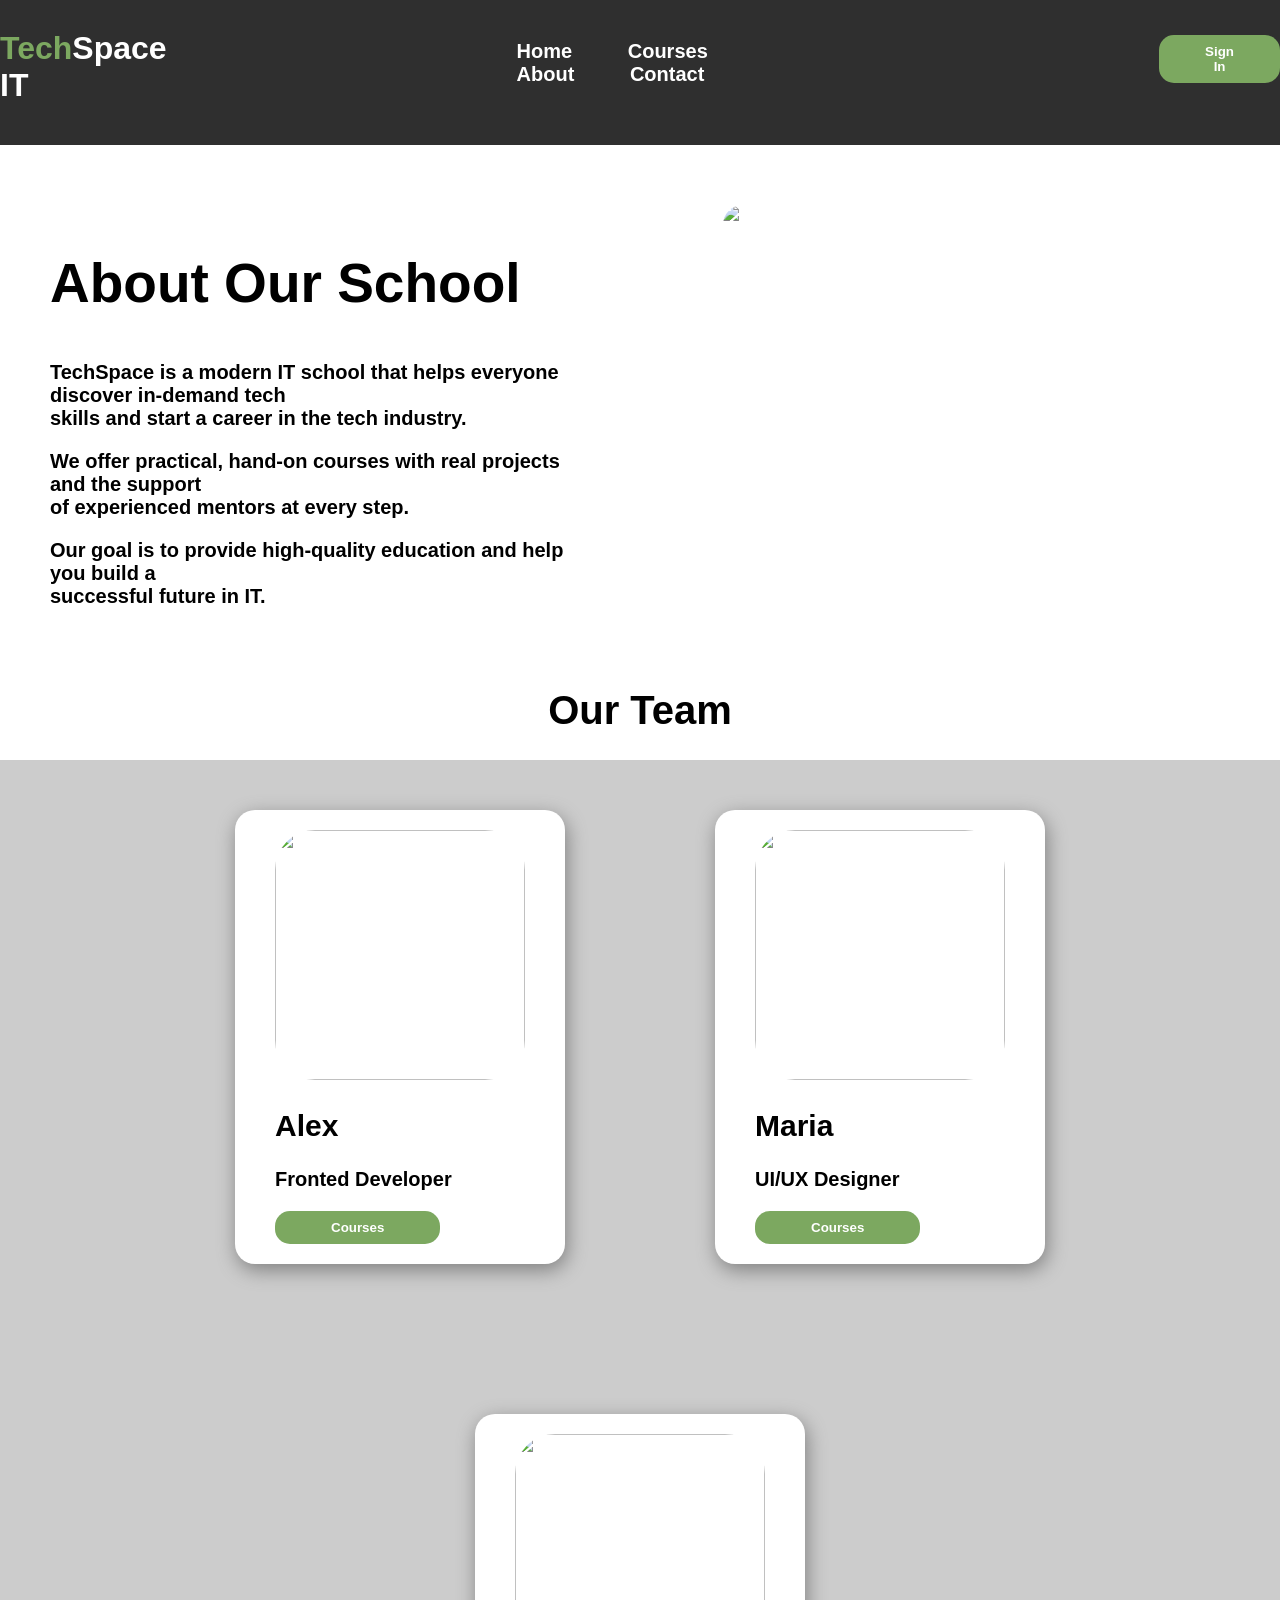
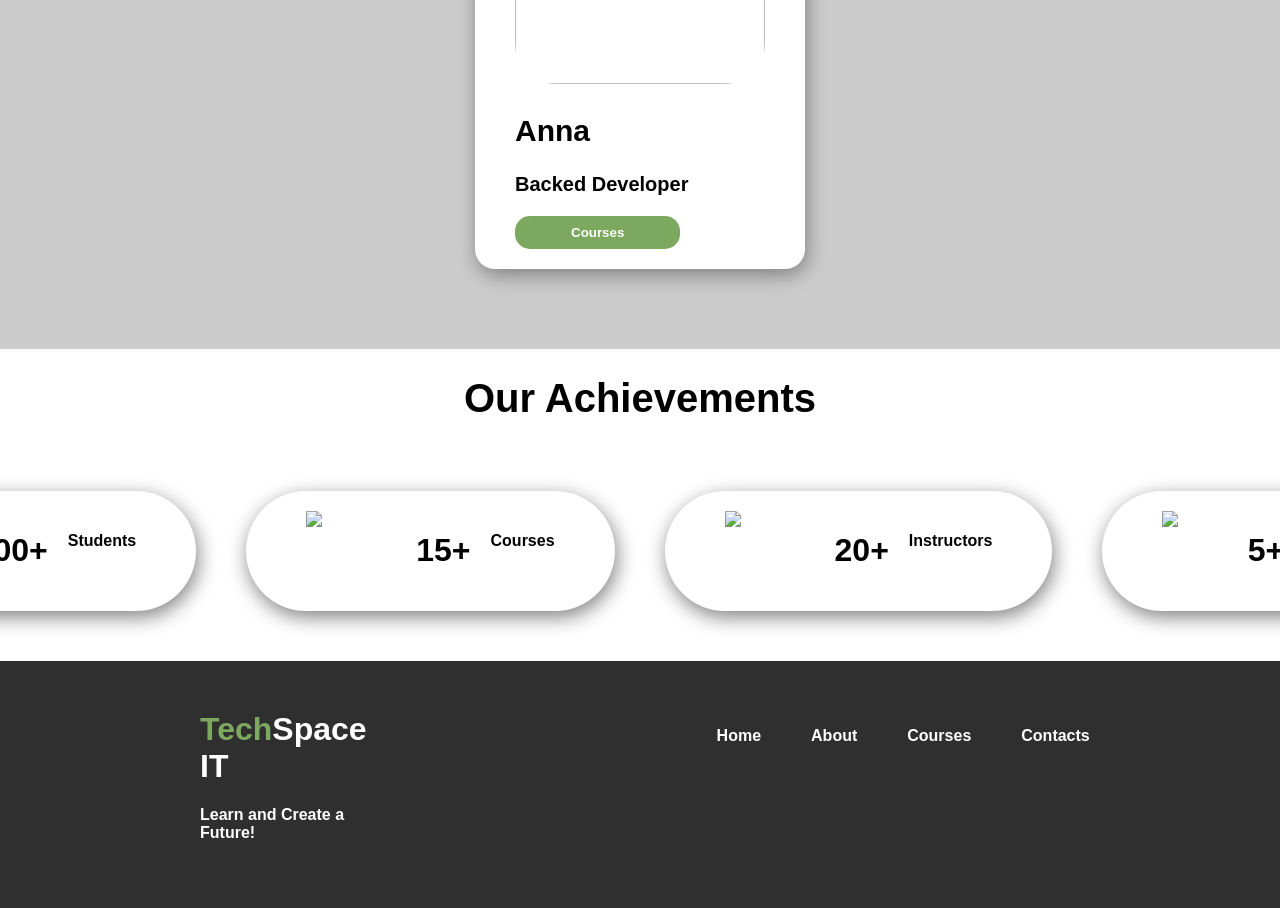
==== about.html @ d7fff93a "Add files via upload" ====
<!DOCTYPE html>
<html lang="en">
<head>
    <meta charset="UTF-8">
    <meta name="viewport" content="width=device-width, initial-scale=1.0">
    <title>TechSpace</title>
    <link rel="stylesheet" href="style.css">
    
</head>
<body>
  <header>
    <a href="index.html">
    <div class="div1">
 <h1 style="margin-top: 0;"><span>Tech</span>Space IT</h1>
    </div>
  </a>
    <div class="div2">
<a href="index.html">Home</a>
<a href="course.html">Courses</a>
<a href="about.html">About</a>
<a href="contact.html">Contact</a>
    </div>
    <div class="div3">
    <button>Sign In</button>
    </div>
  </header>

<div class="main2">
    <div>
 <h2>About Our School</h2>
 <p>TechSpace is a modern IT school that helps everyone discover in-demand tech<br> skills and start a career in the tech industry.</p>
 <p>We offer practical, hand-on courses with real projects and the support<br> of experienced mentors at every step.</p>
 <p>Our goal is to provide high-quality education and help you build a<br> successful future in IT.</p>
</div>
    <img src="images22/2_l.jpg">
</div>
<h1  style="text-align: center;font-size: 40px;">Our Team</h1>
<div class="div6">
    <div>
<img src="images22/18ea5802-d34e-4fbb-91e2-99baebb2eac9_medium.webp">
<h2>Alex</h2>
<p>Fronted Developer</p>
<button>Courses</button>
</div>
    <div>
<img src="images22/front-view-business-woman-suit_23-2148603018.avif">
<h2>Maria</h2>
<p>UI/UX Designer</p>
<button>Courses</button>
</div>
    <div>
<img src="images22/hero-professional-headshot.webp">
<h2>Anna</h2>
<p>Backed Developer</p>
<button>Courses</button>
</div>
</div>
<h1  style="text-align: center;font-size: 40px;">Our Achievements</h1>
<div class="div7">
    <div>
<img src="images22/group-3.png" width="90px">
<h1>500+</h1>
<h4>Students</h4>
    </div>
        <div>
<img src="images22/2421066.png" width="90px">
<h1>15+</h1>
<h4>Courses</h4>
    </div>
        <div>
<img src="images22/17780698.png" width="90px">
<h1>20+</h1>
<h4>Instructors</h4>
    </div>
    <div>
<img src="images22/7338018.png" width="90px">
<h1>5+</h1>
<h4>Years of Experience</h4>
    </div>
</div>

  <footer>
  <div>
    <h1 style="margin-top: 0;"><span>Tech</span>Space IT</h1>
    <p> Learn and Create a Future!</p>
    </div>
    <div class="cardi">
       <p>Home</p>
       <p>About</p>
       <p>Courses</p>
       <p>Contacts</p>
    </div>
     <div>
       <p>&copy; 2026 TechSpace</p>
    </div>

</footer>
</body>
</html>
---- style.css ----
header{
  display: flex;
  justify-content: center;
  gap:300px;
  background-color: rgb(47, 47, 47);
  padding-bottom: 20px;
}
a{
 text-decoration: none;
 margin-right: 50px;
 color: white;
 font-weight: bold;
}
.div2 {
  padding-top: 40px;
  font-size: 20px;  
}
.div1{
  padding-top: 30px;
}
.div3{
  padding-top: 35px;
}
header button{
  padding: 9px 46px;
  border: none;
  border-radius: 15px;
  font-family: 'Segoe UI', Tahoma, Geneva, Verdana, sans-serif;
  background-color: rgb(124, 168, 96);
  transition: 0.5s;
  color: white;
  font-weight: bold;
}
header button:hover{
  background-color: rgb(172, 227, 136);
  border-radius: 20px;
  color: black;
}
body{
  font-family: 'Segoe UI', Tahoma, Geneva, Verdana, sans-serif;
  margin: 0;
}
main{
  display: flex;
  justify-content: center;
  gap: 100px;
  margin-top: 50px;
  padding: 60px;
  color: rgb(0, 0, 0);
}
span{
  color:rgb(124, 168, 96);
}
main h1{
  font-size: 75px
}
main p{
  font-size: 20px;
  font-weight: bold;
}
main img{
  border-radius: 20px;
  box-shadow: 2px 5px 20px rgb(79, 79, 79);
  transition: 0.4s ease-in-out;
}
main img:hover{
  box-shadow: 2px 5px 40px rgb(114, 114, 114);
}
main button{
  padding: 9px 46px;
  border: none;
  border-radius: 15px;
  font-family: 'Segoe UI', Tahoma, Geneva, Verdana, sans-serif;
  background-color:rgb(124, 168, 96);
  transition: 0.5s;
  color: white;
  font-weight: bold;
}
main button:hover{
  background-color: rgb(172, 227, 136);
  border-radius: 20px;
  color: black;
}
.why{
  display: flex;
  flex-wrap: wrap;
  gap: 60px;
  justify-content: center;
  background-color: rgb(207, 208, 207);
}
.card{
  margin-top: 50px;
  display: flex;
  flex-wrap: wrap;
  text-align: center;
  gap: 100px;
  margin-bottom: 80px;
  margin-left: 150px;
  margin-right: 150px;
}
.card div{
  box-shadow: 2px 3px 10px grey;
  width: 8cm;
  height: 3.5cm;
  padding: 20px;
  margin: 0;
  border-radius: 20px;
  border: none;
  background-color: white;
  transition: 0.4s;
} 
.card div:hover{
    box-shadow: 2px 3px 40px white;
  border-radius: 20px;
  font-size: 15px;
  transform: translateY(-5px);
}
.card1{
  margin-top: 50px;
  display: flex;
  flex-wrap: wrap;
  text-align: center;
  gap: 100px;
  margin-bottom: 80px;
  margin-left: 150px;
  margin-right: 150px;
}
.why1{
  display: flex;
  flex-wrap: wrap;
  gap: 60px;
  justify-content: center;
  background-color: rgb(207, 208, 207);
}
.card1 div{
  box-shadow: 2px 3px 20px grey;
  width: 8cm;
  height: 5cm;
  padding: 20px;
  margin: 0;
  border-radius: 20px;
  border: none;
  background-color: white;
  transition: 0.4s;
} 
.card1 div:hover{
    box-shadow: 2px 3px 40px white;
  border-radius: 20px;
  font-size: 15px;
  transform: translateY(-5px);
}
.card1 button{
  padding: 9px 46px;
  border: none;
  border-radius: 15px;
  font-family: 'Segoe UI', Tahoma, Geneva, Verdana, sans-serif;
  background-color:rgb(124, 168, 96);
  transition: 0.5s;
  color: white;
  font-weight: bold;
}
.card1 button:hover{
  background-color: rgb(172, 227, 136);
  border-radius: 20px;
  color: black;
}
footer{
  display: flex;
  flex-direction: row;
  gap: 250px;
  padding-left: 200px;
  padding-top: 50px;
  padding-bottom: 50px;
  background-color: rgb(47, 47, 47);
  color: white;
  font-family: 'Segoe UI', Tahoma, Geneva, Verdana, sans-serif;
  font-weight: bold;
}
.cardi{
  margin-left: 100px;
  display: flex;
  flex-direction: row;
  gap: 50px;
}
.main1{
  display: flex;
  flex-wrap: wrap;
  gap: 130px;
  margin-top: 50px;
  margin-bottom: 80px;
  justify-content: center;
  margin-left: 50px;
  margin-right: 50px;
  background-color: rgb(204, 204, 204);
  border-radius: 50px;
  padding: 70px 30px;
  color: black;
}
.main1 div{
  box-shadow: 2px 6px 20px grey;
  width: 10cm;
  height: 12cm;
  padding: 20px 30px;
  border-radius: 20px;
  text-align: left;
  background-color: white;
  transition: 0.4s ease-in-out;
}
.main1 div:hover{
    box-shadow: 2px 3px 40px white;
  border-radius: 20px;
  font-size: 15px;
  transform: translateY(-5px);
}
.div5{
  padding-top: 1px;
  color: rgb(1, 1, 1);
 padding-bottom: 1px;
 margin-top: 50px;
}
.main2{
  margin-top: 60px;
  margin-bottom: 60px;
  display: flex;
  margin-left: 50px;
  margin-right: 50px;
  gap: 130px;
  font-weight: bold;
  justify-content: center;
}
.main2 img{
  border-radius: 20px;
  width: 700px;
}
.main2 h2{
  font-size: 55px;
}
.main2 p{
  font-size: 20px;
}
.div6 img{
  border-radius: 40px;
  width: 250px;
  height: 250px;
}
.div6{
  font-weight: bold;
  display: flex;
flex-wrap: wrap;  
justify-content: center;
gap: 150px;
padding-bottom: 80px;
padding-top: 50px;
  background-color: rgb(204, 204, 204);
  
}
.div6 div{
box-shadow: 2px 6px 20px grey;
padding: 20px 40px;
border-radius: 20px;
font-size: 20px;
background-color: white;
transition: 0.4s ease-in-out;
}
.div6 div:hover{
      box-shadow: 2px 3px 30px white;
  border-radius: 20px;
  transform: translateY(-5px);
}
.div6 button{
  padding: 9px 56px;
  border: none;
  border-radius: 15px;
  font-family: 'Segoe UI', Tahoma, Geneva, Verdana, sans-serif;
  background-color:rgb(124, 168, 96);
  transition: 0.5s;
  color: white;
  font-weight: bold;
}
.div6 button:hover{
  background-color: rgb(172, 227, 136);
  border-radius: 20px;
  color: black;
}
.div7 {
   display: flex;
   margin-top: 70px;
   justify-content: center;
   gap: 50px;
   margin-bottom: 50px;
}
.div7 div{
  box-shadow:  2px 6px 20px grey;
   display: flex;
   padding: 20px 60px;
   gap: 20px;
   border-radius: 200px;
   transition: 0.4s ease-in-out;
}
.div7 div:hover{
      box-shadow: 2px 3px 30px rgb(131, 172, 106);
  transform: translate(5px);
}
.main3 .cont{
   font-family: 'Trebuchet MS', 'Lucida Sans Unicode', 'Lucida Grande', 'Lucida Sans', Arial, sans-serif;
}
input{
    padding: 13px 55px;
    margin-top: 20px;
    border-radius: 10px;
    border: none;
    box-shadow: 2px 5px 10px rgb(187, 186, 186) ;
    transition: 0.5s;
}
label{
    margin-right:22px;
    font-size: 19px;
}
input:focus{
    transform: translate(4px);
  box-shadow: 1px 2px 13px  rgb(124, 168, 96);
  border-radius: 16px;
}
.main3{
  gap: 200px;
  margin-bottom: 60px;
  font-weight: bold;
}
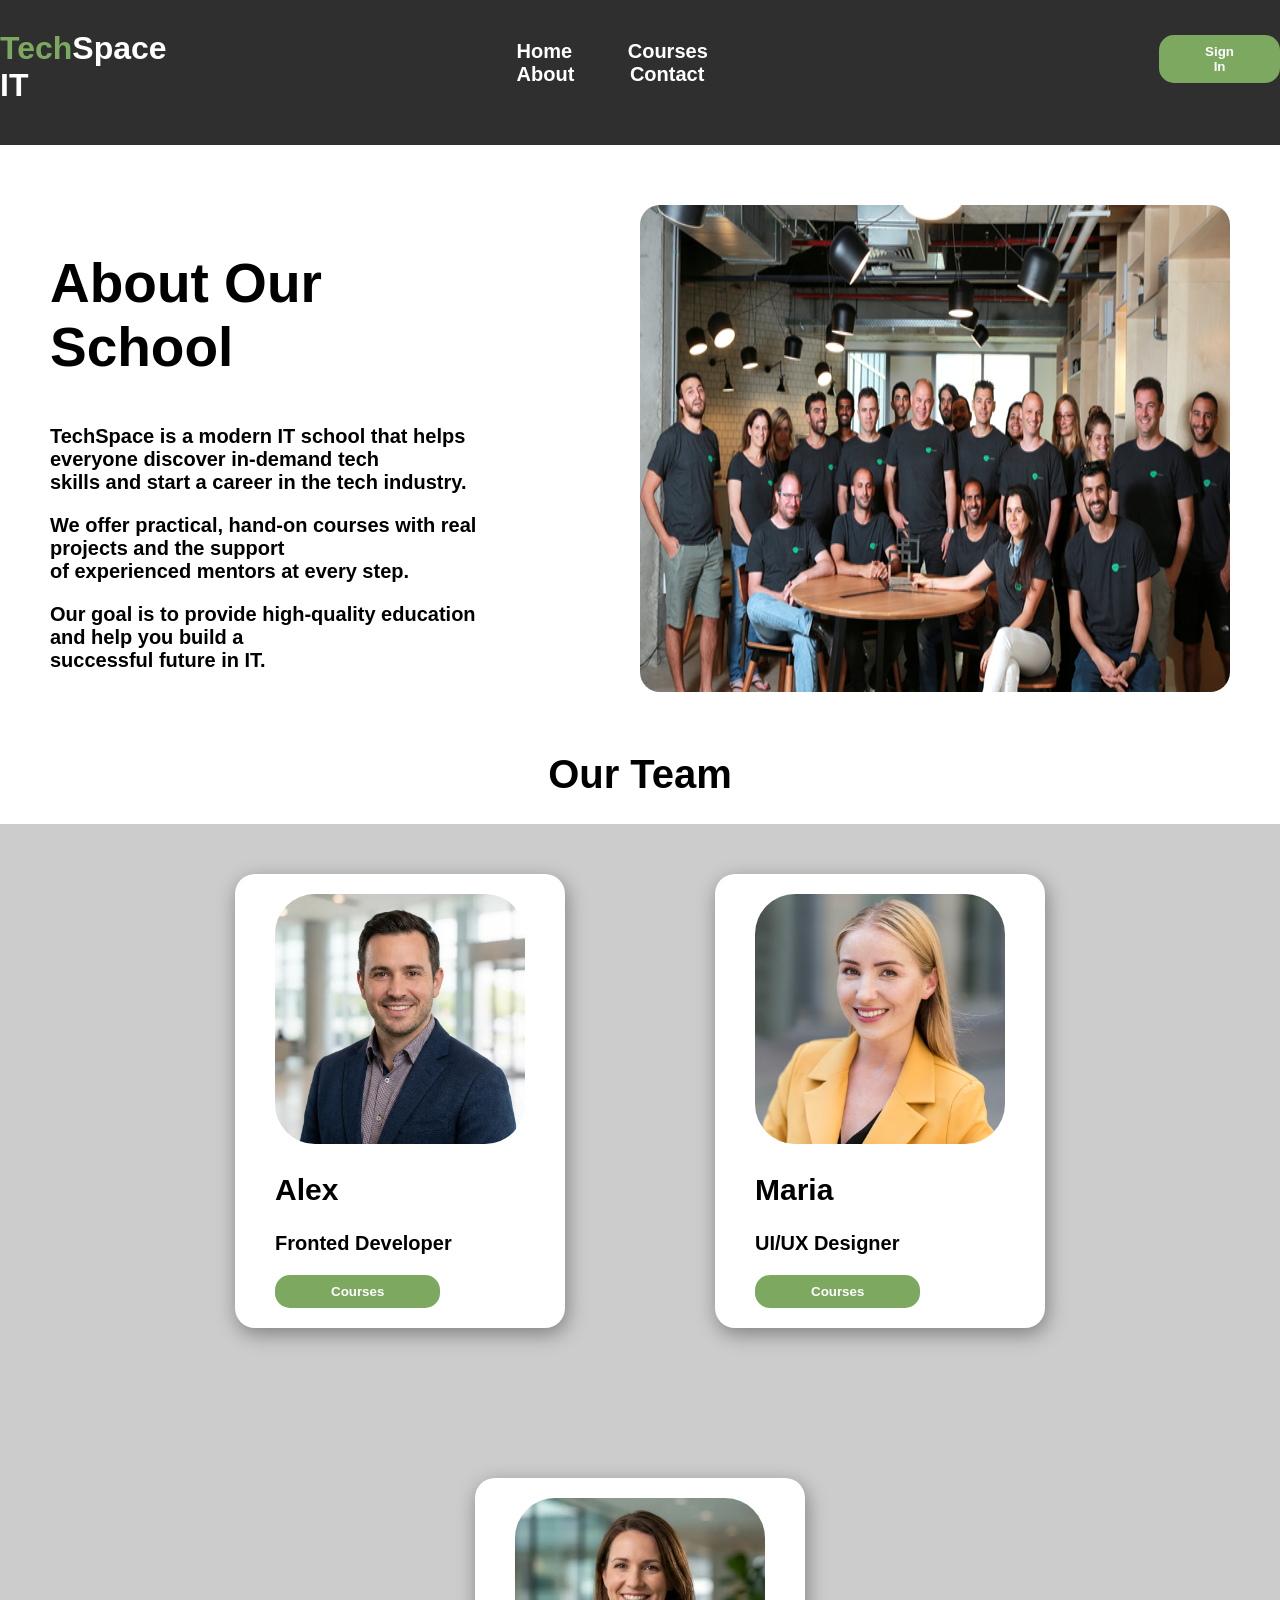
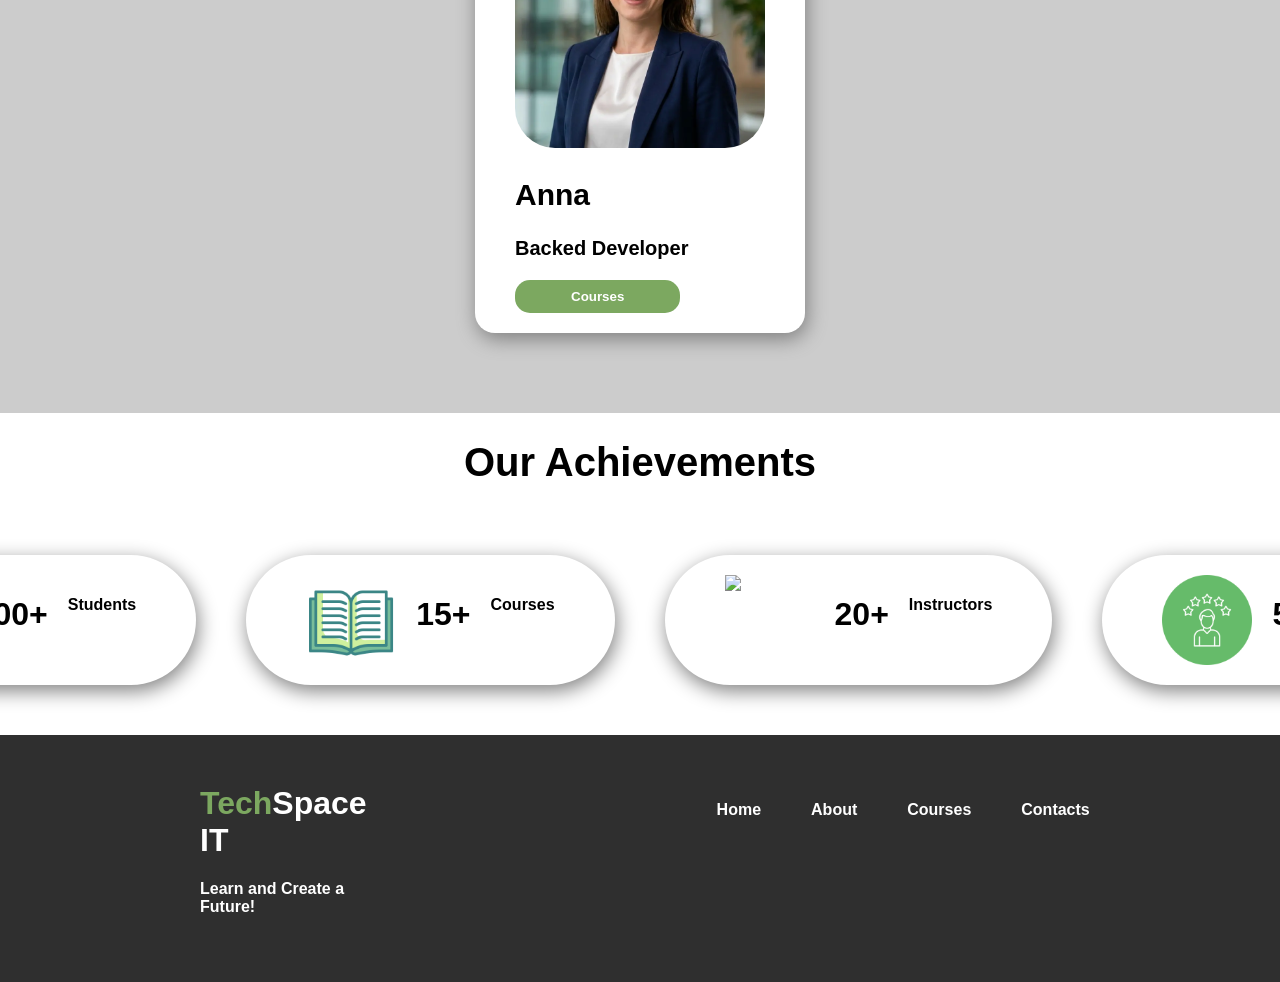
==== commit fdefdc5c: "Update about.html" ====
--- a/about.html
+++ b/about.html
@@ -32,24 +32,24 @@
  <p>We offer practical, hand-on courses with real projects and the support<br> of experienced mentors at every step.</p>
  <p>Our goal is to provide high-quality education and help you build a<br> successful future in IT.</p>
 </div>
-    <img src="images22/2_l.jpg">
+    <img src="2_l.jpg">
 </div>
 <h1  style="text-align: center;font-size: 40px;">Our Team</h1>
 <div class="div6">
     <div>
-<img src="images22/18ea5802-d34e-4fbb-91e2-99baebb2eac9_medium.webp">
+<img src="18ea5802-d34e-4fbb-91e2-99baebb2eac9_medium.webp">
 <h2>Alex</h2>
 <p>Fronted Developer</p>
 <button>Courses</button>
 </div>
     <div>
-<img src="images22/front-view-business-woman-suit_23-2148603018.avif">
+<img src="front-view-business-woman-suit_23-2148603018.avif">
 <h2>Maria</h2>
 <p>UI/UX Designer</p>
 <button>Courses</button>
 </div>
     <div>
-<img src="images22/hero-professional-headshot.webp">
+<img src="hero-professional-headshot.webp">
 <h2>Anna</h2>
 <p>Backed Developer</p>
 <button>Courses</button>
@@ -58,12 +58,12 @@
 <h1  style="text-align: center;font-size: 40px;">Our Achievements</h1>
 <div class="div7">
     <div>
-<img src="images22/group-3.png" width="90px">
+<img src="group-3.png" width="90px">
 <h1>500+</h1>
 <h4>Students</h4>
     </div>
         <div>
-<img src="images22/2421066.png" width="90px">
+<img src="2421066.png" width="90px">
 <h1>15+</h1>
 <h4>Courses</h4>
     </div>
@@ -73,7 +73,7 @@
 <h4>Instructors</h4>
     </div>
     <div>
-<img src="images22/7338018.png" width="90px">
+<img src="7338018.png" width="90px">
 <h1>5+</h1>
 <h4>Years of Experience</h4>
     </div>
@@ -96,4 +96,4 @@
 
 </footer>
 </body>
-</html>+</html>
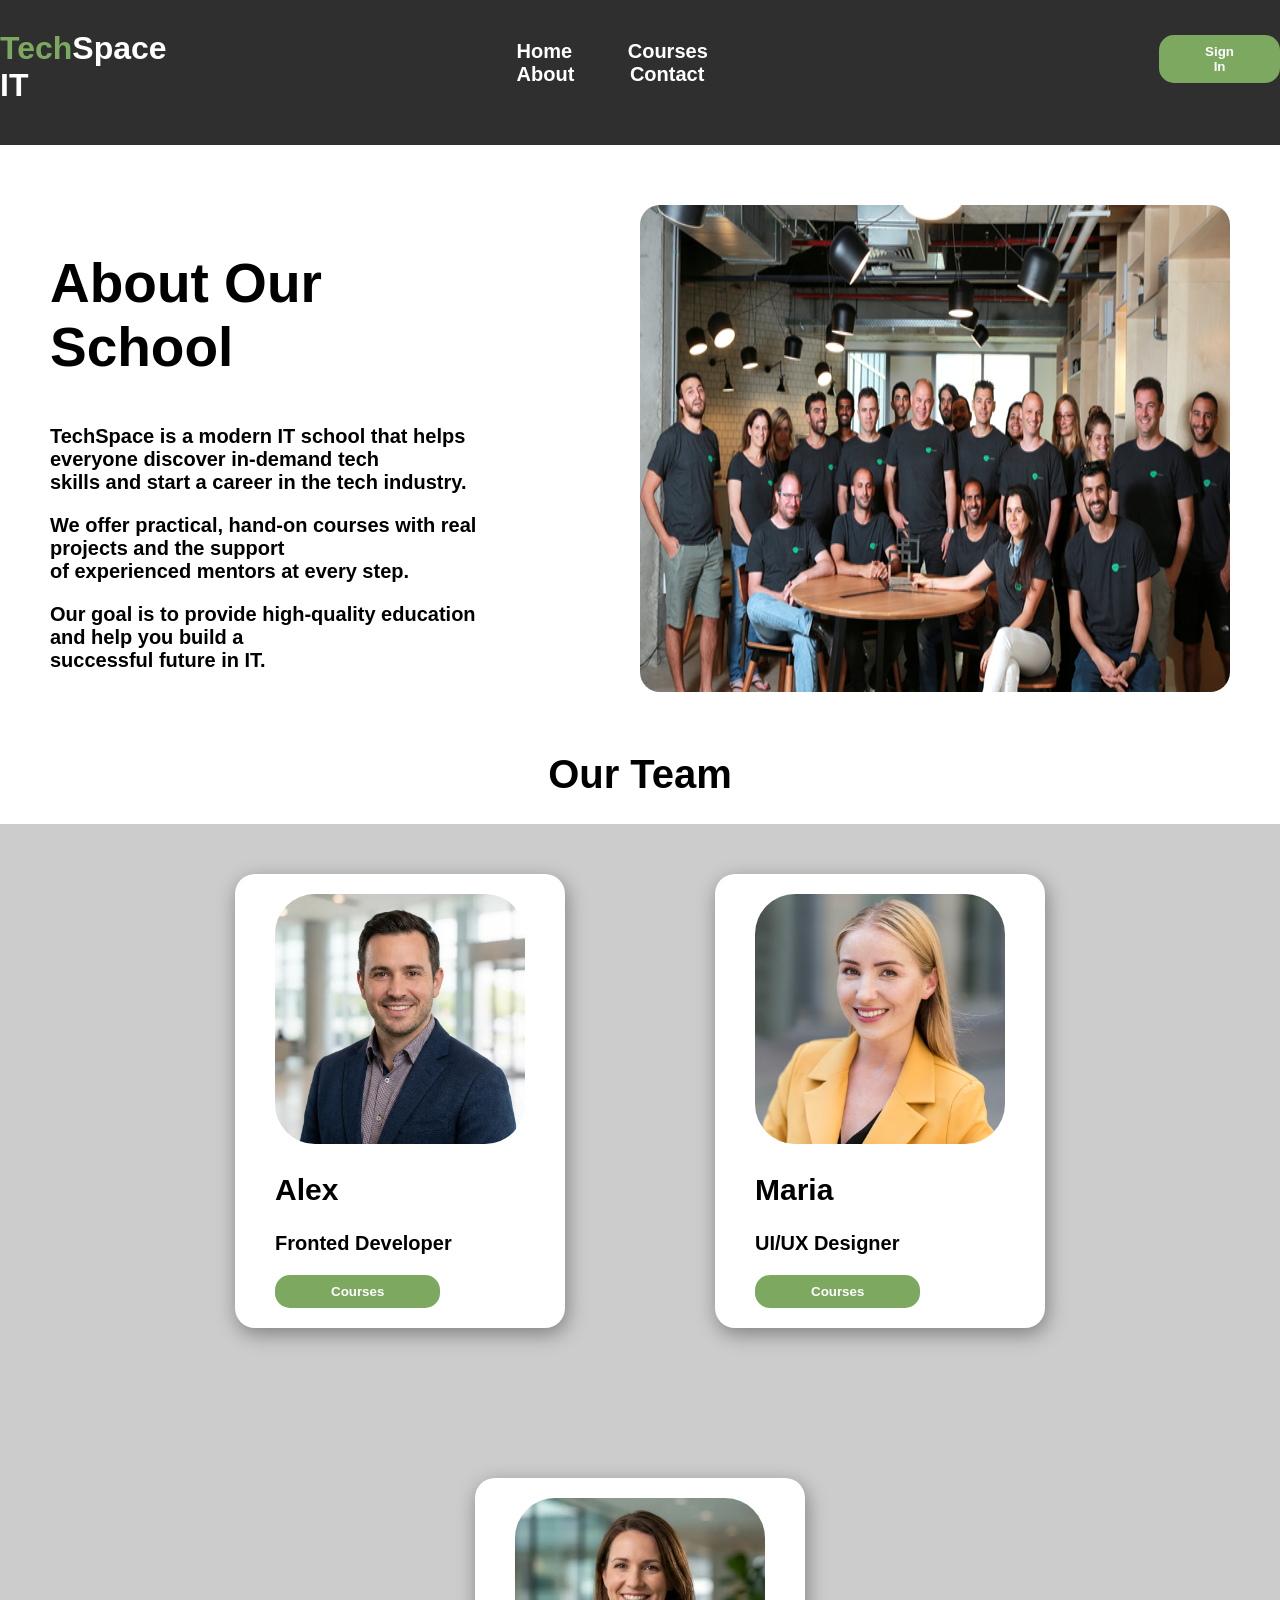
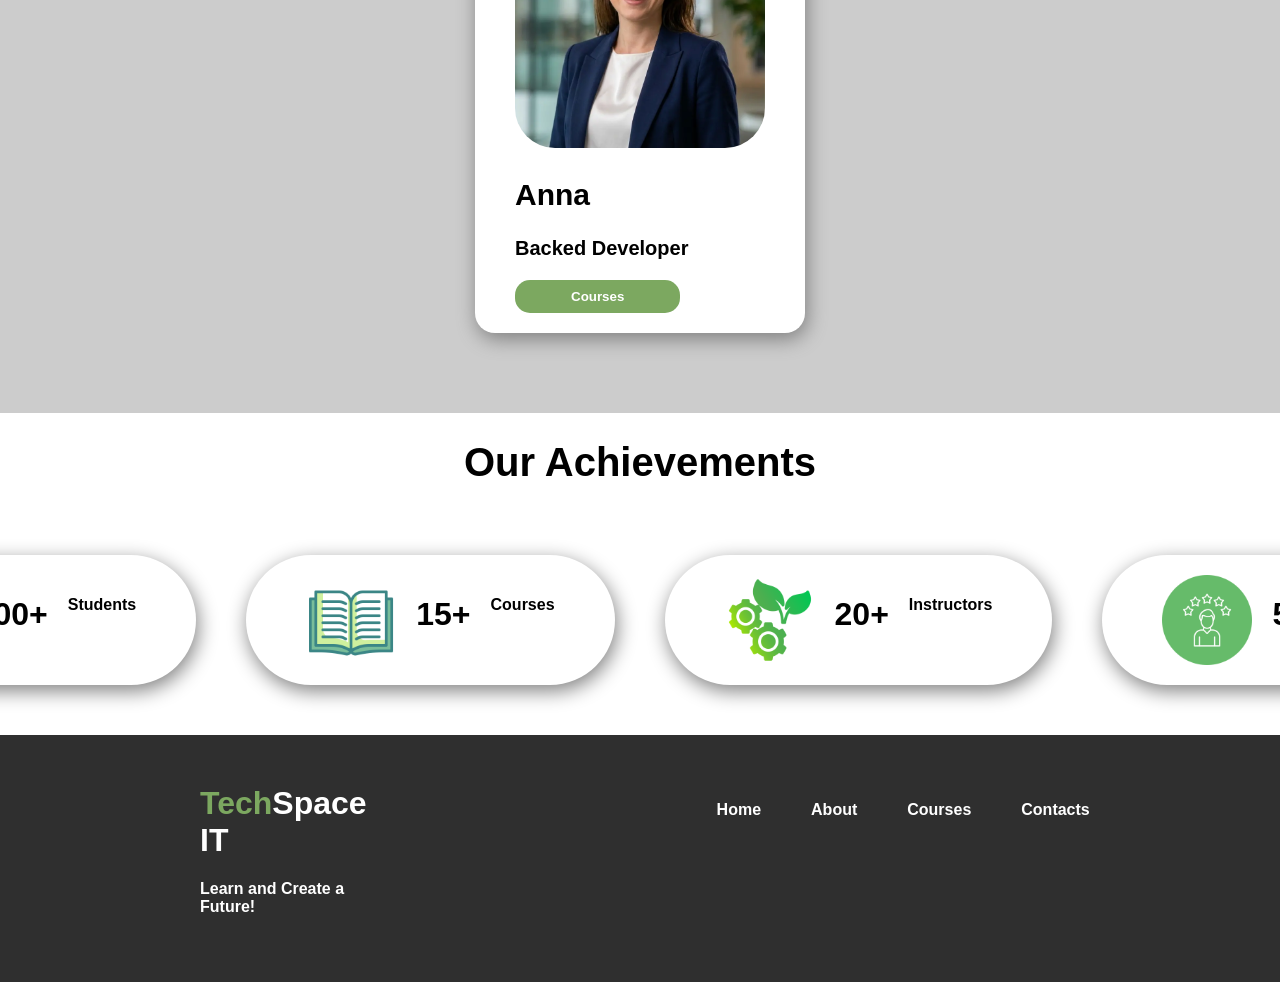
==== commit 3a92fc91: "Update about.html" ====
--- a/about.html
+++ b/about.html
@@ -68,7 +68,7 @@
 <h4>Courses</h4>
     </div>
         <div>
-<img src="images22/17780698.png" width="90px">
+<img src="17780698.png" width="90px">
 <h1>20+</h1>
 <h4>Instructors</h4>
     </div>
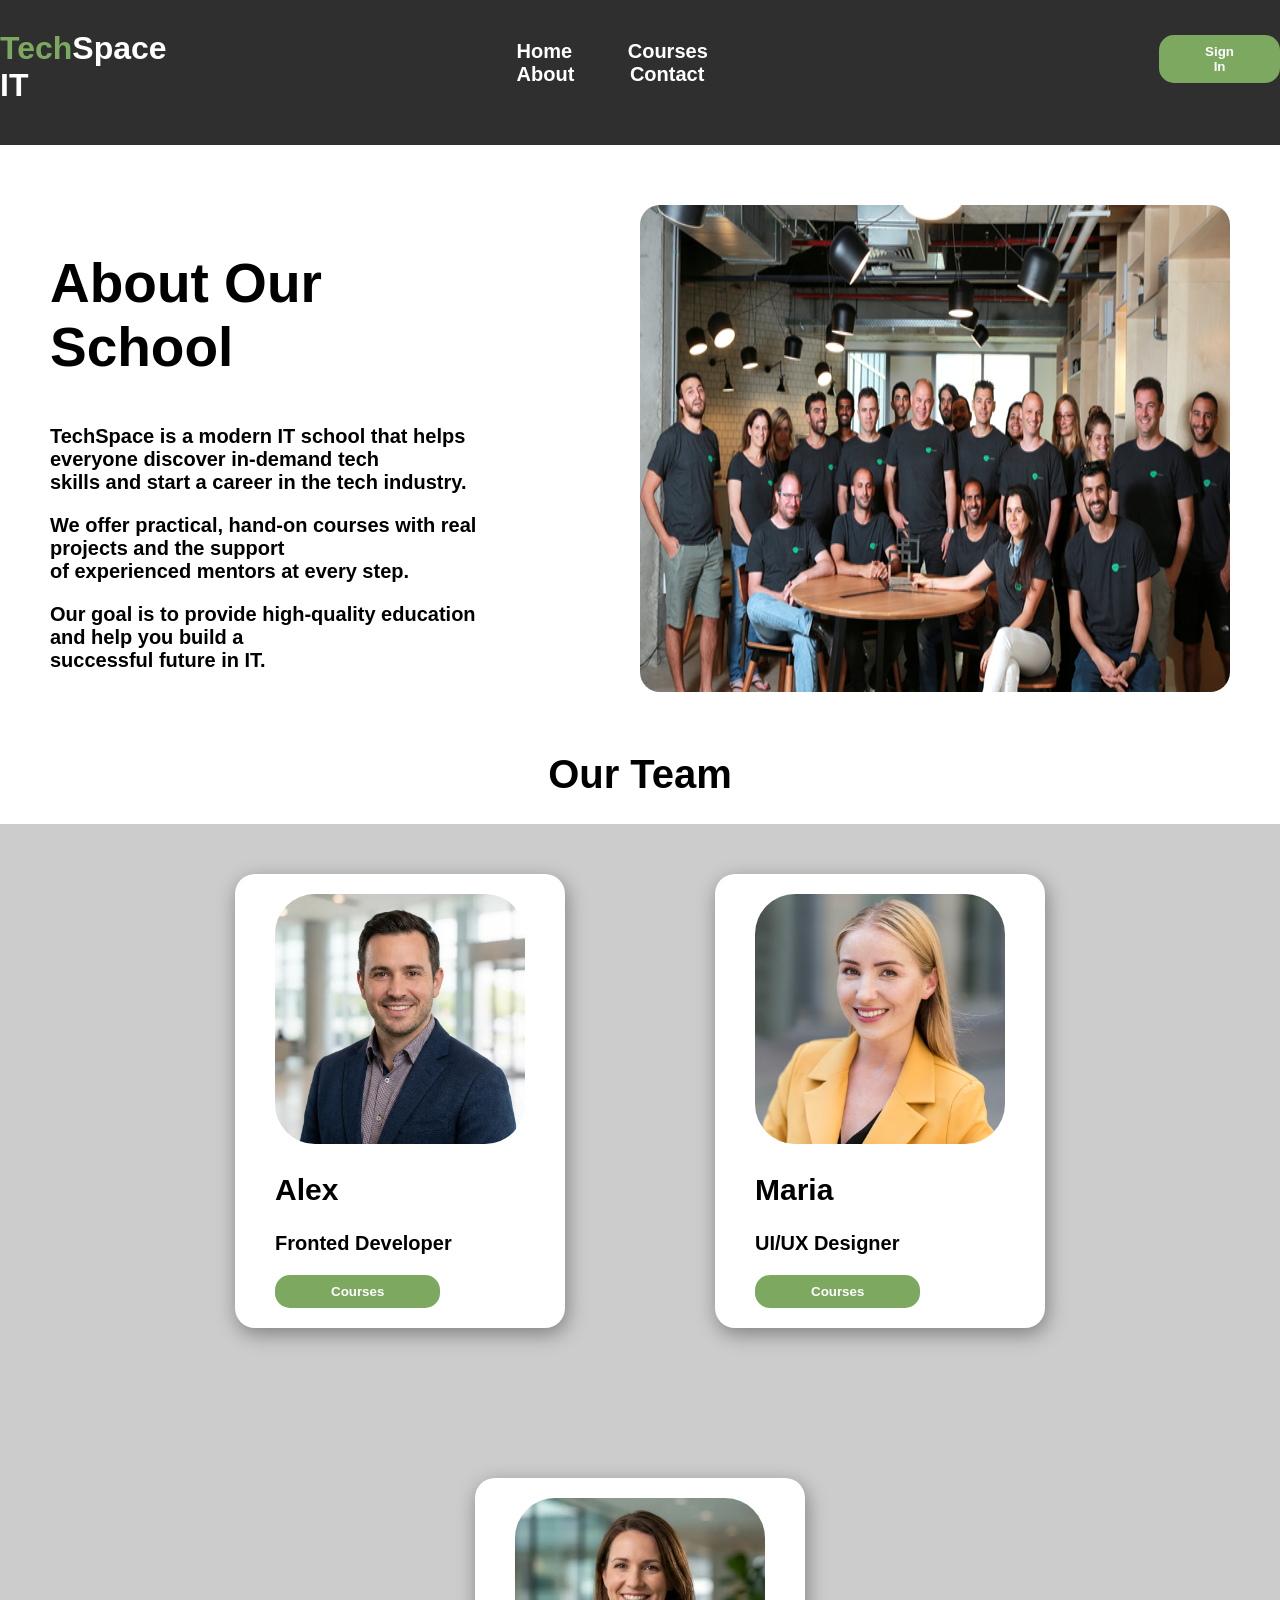
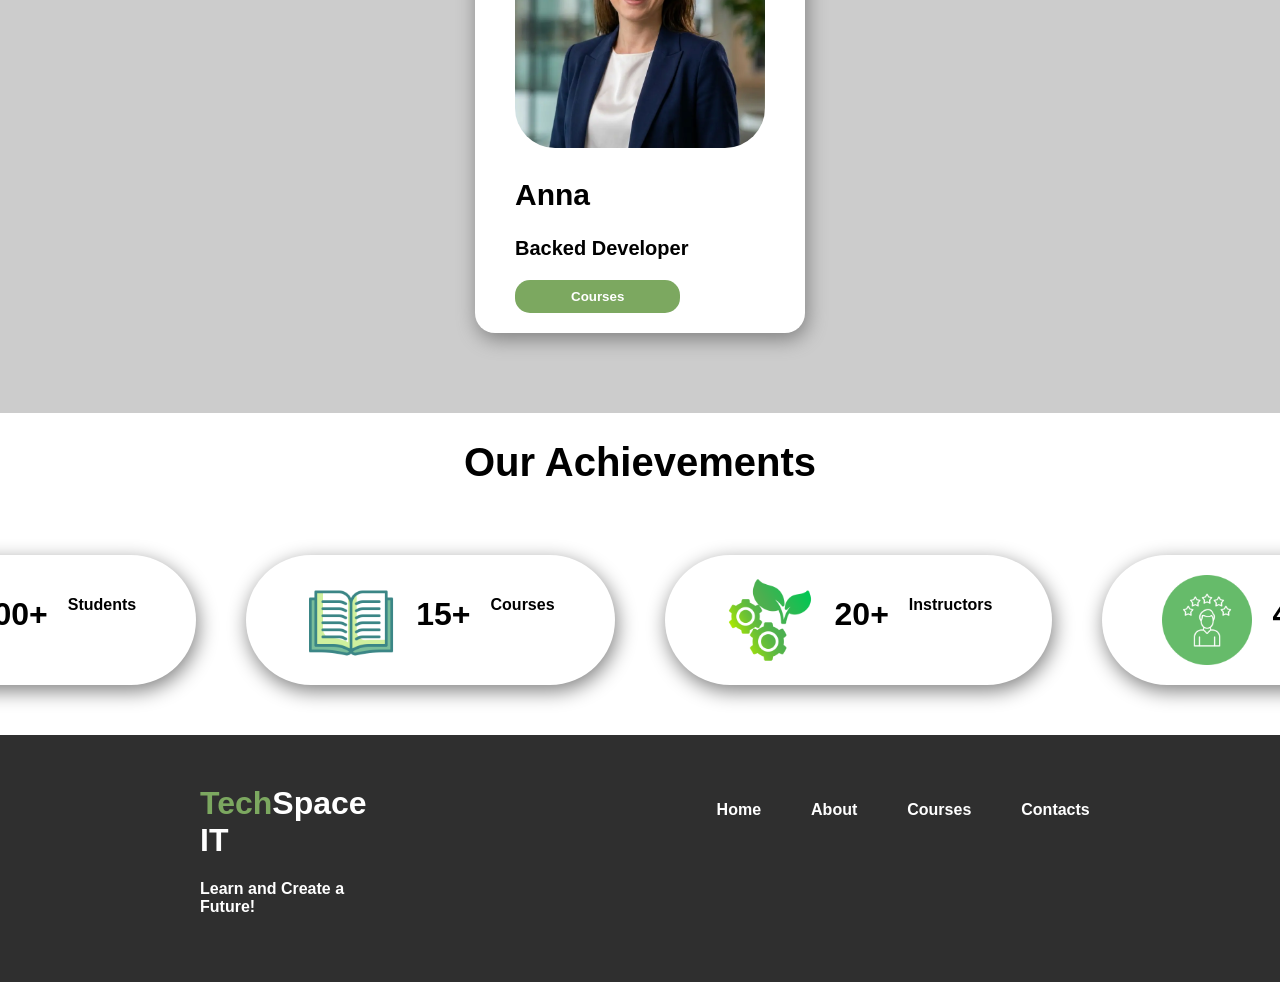
==== commit 4cabdb02: "Update about.html" ====
--- a/about.html
+++ b/about.html
@@ -74,7 +74,7 @@
     </div>
     <div>
 <img src="7338018.png" width="90px">
-<h1>5+</h1>
+<h1>4+</h1>
 <h4>Years of Experience</h4>
     </div>
 </div>
